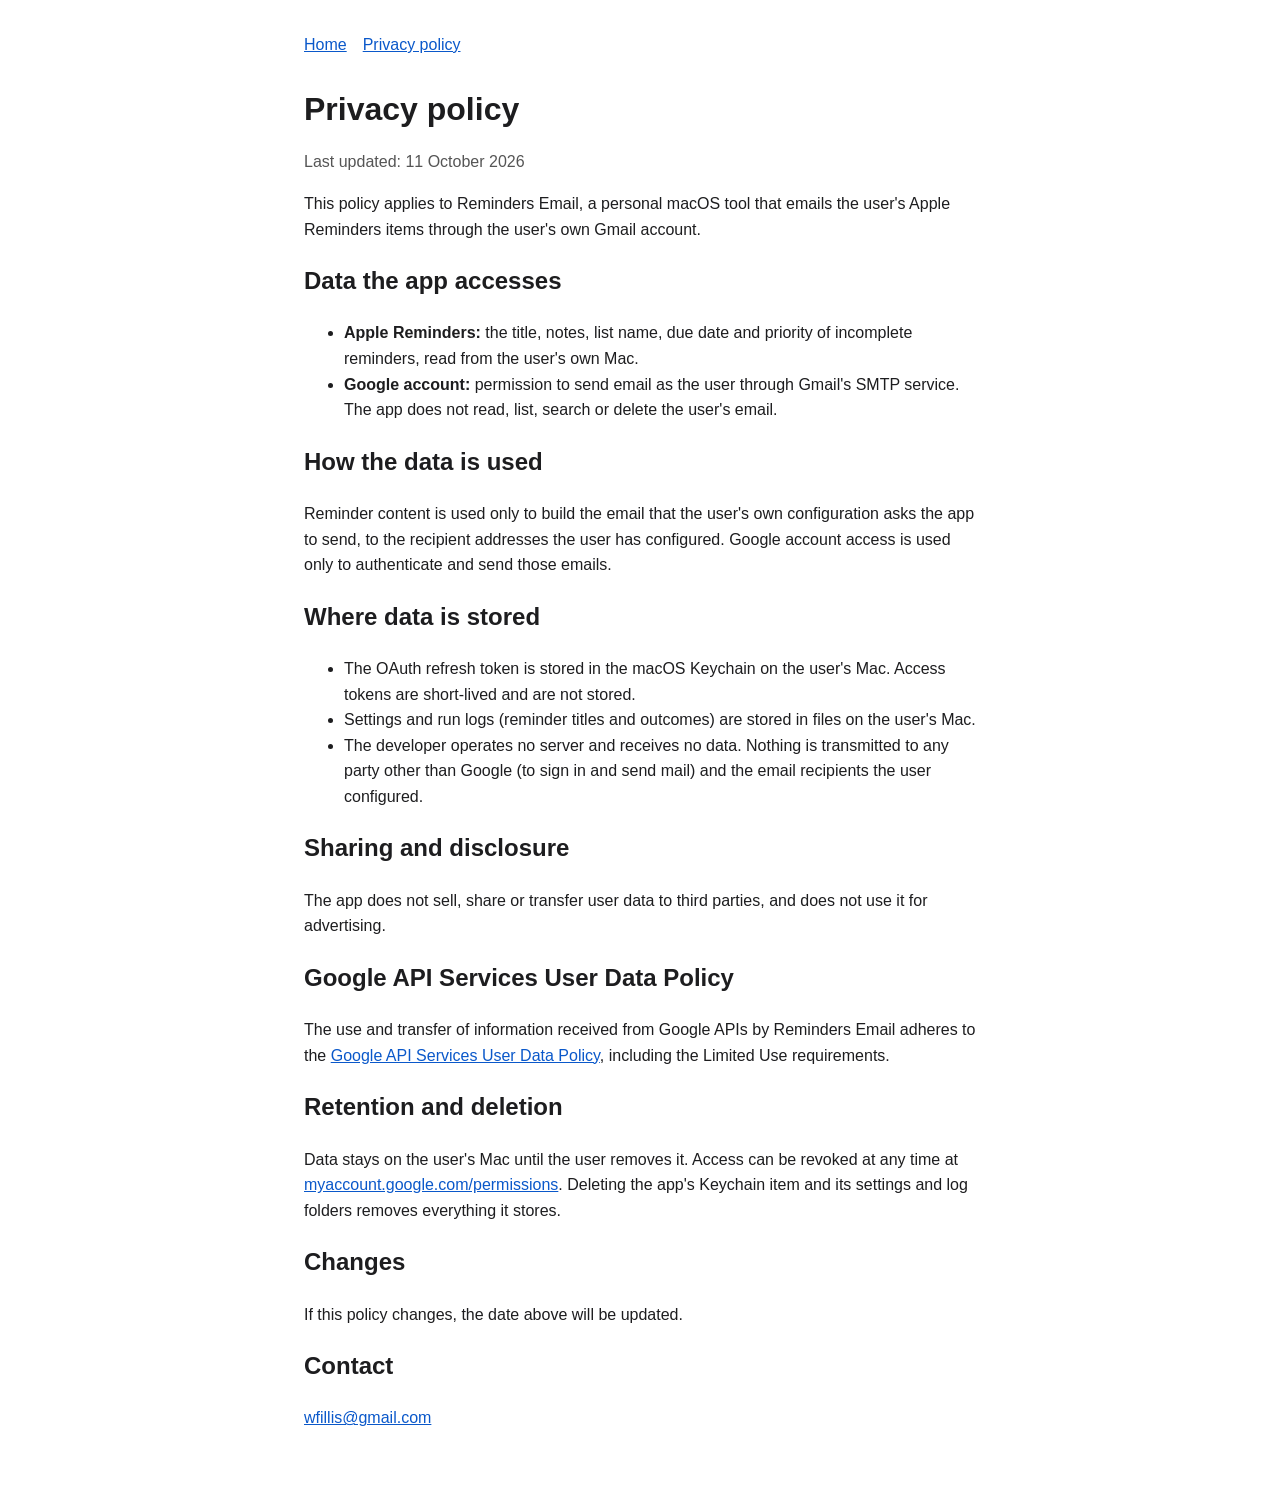
==== privacy.html @ 2973fda3 "Add home page and privacy policy Co-Authored-By: Claude Sonnet 5.5 <noreply@anthropic.com>" ====
<!doctype html>
<html lang="en">
<head>
<meta charset="utf-8">
<meta name="viewport" content="width=device-width, initial-scale=1">
<title>Reminders Email - Privacy policy</title>
<link rel="stylesheet" href="style.css">
</head>
<body>
<main>
<nav><a href="index.html">Home</a><a href="privacy.html">Privacy policy</a></nav>
<h1>Privacy policy</h1>
<p class="muted">Last updated: 11 October 2026</p>

<p>This policy applies to Reminders Email, a personal macOS tool that emails the user's Apple Reminders items through the user's own Gmail account.</p>

<h2>Data the app accesses</h2>
<ul>
<li><strong>Apple Reminders:</strong> the title, notes, list name, due date and priority of incomplete reminders, read from the user's own Mac.</li>
<li><strong>Google account:</strong> permission to send email as the user through Gmail's SMTP service. The app does not read, list, search or delete the user's email.</li>
</ul>

<h2>How the data is used</h2>
<p>Reminder content is used only to build the email that the user's own configuration asks the app to send, to the recipient addresses the user has configured. Google account access is used only to authenticate and send those emails.</p>

<h2>Where data is stored</h2>
<ul>
<li>The OAuth refresh token is stored in the macOS Keychain on the user's Mac. Access tokens are short-lived and are not stored.</li>
<li>Settings and run logs (reminder titles and outcomes) are stored in files on the user's Mac.</li>
<li>The developer operates no server and receives no data. Nothing is transmitted to any party other than Google (to sign in and send mail) and the email recipients the user configured.</li>
</ul>

<h2>Sharing and disclosure</h2>
<p>The app does not sell, share or transfer user data to third parties, and does not use it for advertising.</p>

<h2>Google API Services User Data Policy</h2>
<p>The use and transfer of information received from Google APIs by Reminders Email adheres to the <a href="https://developers.google.com/terms/api-services-user-data-policy">Google API Services User Data Policy</a>, including the Limited Use requirements.</p>

<h2>Retention and deletion</h2>
<p>Data stays on the user's Mac until the user removes it. Access can be revoked at any time at <a href="https://myaccount.google.com/permissions">myaccount.google.com/permissions</a>. Deleting the app's Keychain item and its settings and log folders removes everything it stores.</p>

<h2>Changes</h2>
<p>If this policy changes, the date above will be updated.</p>

<h2>Contact</h2>
<p><a href="mailto:wfillis@gmail.com">wfillis@gmail.com</a></p>
</main>
</body>
</html>
---- style.css ----
:root { --bg:#ffffff; --fg:#1d1d1f; --muted:#555; --accent:#0a58ca; }
@media (prefers-color-scheme: dark) { :root { --bg:#16161a; --fg:#f2f2f5; --muted:#b0b0b8; --accent:#7db3ff; } }
body { margin:0; background:var(--bg); color:var(--fg); font:16px/1.6 -apple-system, "Segoe UI", Roboto, sans-serif; }
main { max-width:42rem; margin:0 auto; padding:2rem 1rem 4rem; }
a { color:var(--accent); }
h1 { line-height:1.2; }
nav { margin-bottom:2rem; }
nav a { margin-right:1rem; }
.muted { color:var(--muted); }
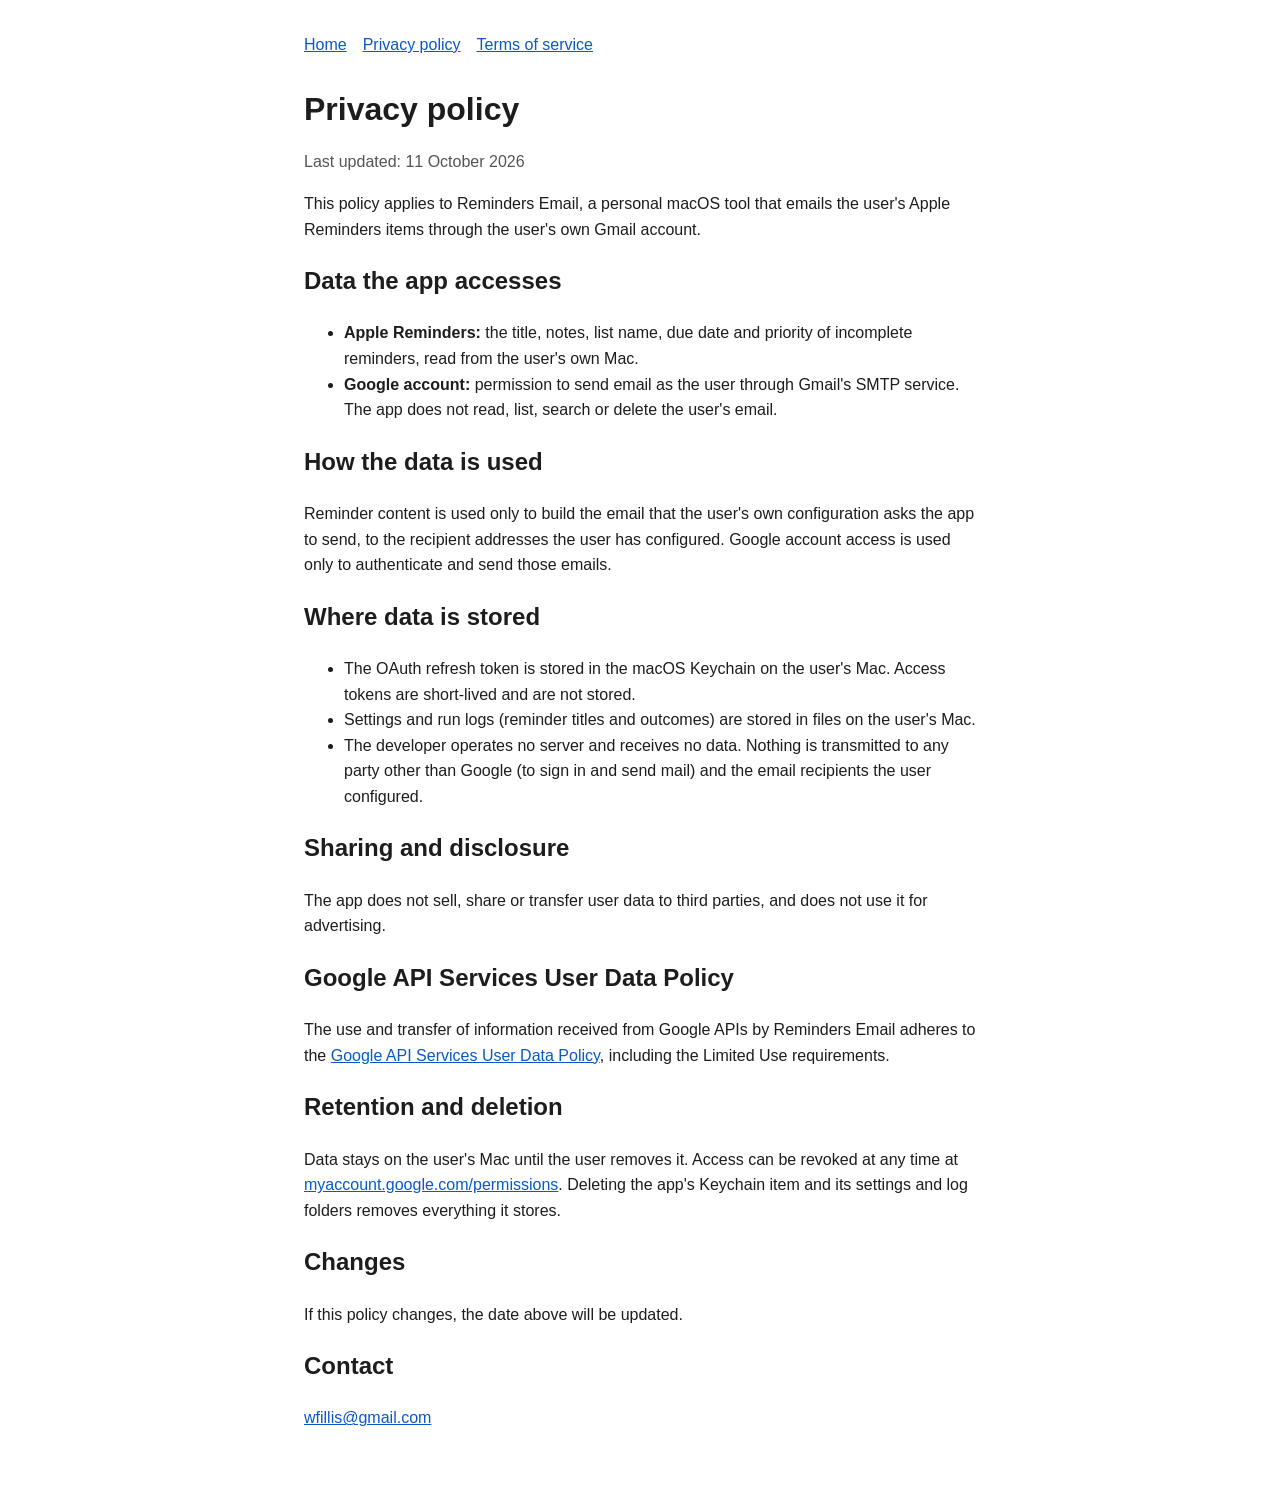
==== commit c250f91e: "Add terms of service page Co-Authored-By: Claude Sonnet 5.5 <noreply@anthropic.com>" ====
--- a/privacy.html
+++ b/privacy.html
@@ -8,7 +8,7 @@
 </head>
 <body>
 <main>
-<nav><a href="index.html">Home</a><a href="privacy.html">Privacy policy</a></nav>
+<nav><a href="index.html">Home</a><a href="privacy.html">Privacy policy</a><a href="terms.html">Terms of service</a></nav>
 <h1>Privacy policy</h1>
 <p class="muted">Last updated: 11 October 2026</p>
 
